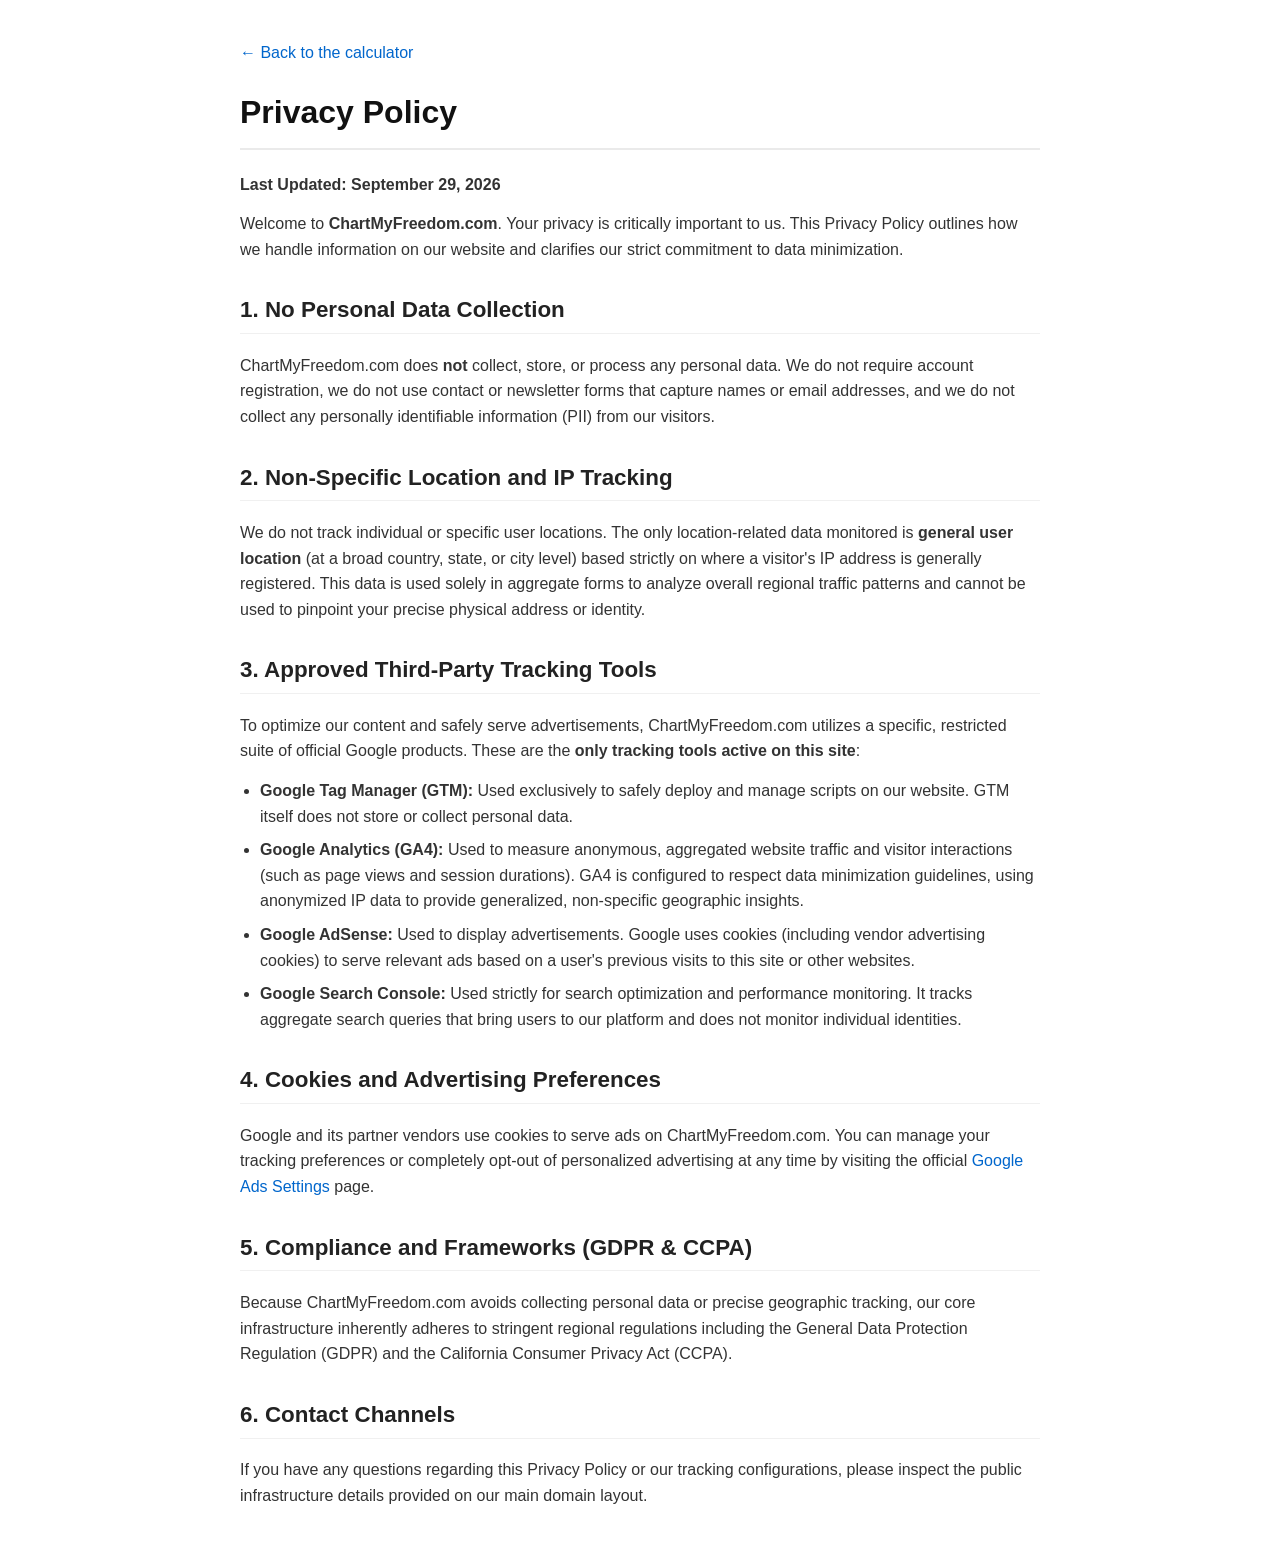
==== wealth/privacy.html @ 36d84b6b "Add privacy policy page and link it from the calculator - wealth/privacy.html: ChartMyFreedom.com pr" ====
<!DOCTYPE html>
<html lang="en">
<head>
    <meta charset="UTF-8">
    <meta name="viewport" content="width=device-width, initial-scale=1.0">
    <title>Privacy Policy - ChartMyFreedom.com</title>
    <style>
        body { font-family: -apple-system, BlinkMacSystemFont, "Segoe UI", Roboto, Helvetica, Arial, sans-serif; line-height: 1.6; max-width: 800px; margin: 40px auto; padding: 0 20px; color: #333; }
        h1 { border-bottom: 2px solid #eaeaea; padding-bottom: 10px; color: #111; font-size: 2em; }
        h2 { margin-top: 30px; color: #222; border-bottom: 1px solid #f0f0f0; padding-bottom: 5px; font-size: 1.4em; }
        p, ul { margin: 14px 0; }
        ul { padding-left: 20px; }
        li { margin-bottom: 8px; }
        a { color: #0066cc; text-decoration: none; }
        a:hover { text-decoration: underline; }
    </style>
</head>
<body>

    <p><a href="index.html">&larr; Back to the calculator</a></p>

    <h1>Privacy Policy</h1>
    <p><strong>Last Updated: September 29, 2026</strong></p>

    <p>Welcome to <strong>ChartMyFreedom.com</strong>. Your privacy is critically important to us. This Privacy Policy outlines how we handle information on our website and clarifies our strict commitment to data minimization.</p>

    <h2>1. No Personal Data Collection</h2>
    <p>ChartMyFreedom.com does <strong>not</strong> collect, store, or process any personal data. We do not require account registration, we do not use contact or newsletter forms that capture names or email addresses, and we do not collect any personally identifiable information (PII) from our visitors.</p>

    <h2>2. Non-Specific Location and IP Tracking</h2>
    <p>We do not track individual or specific user locations. The only location-related data monitored is <strong>general user location</strong> (at a broad country, state, or city level) based strictly on where a visitor's IP address is generally registered. This data is used solely in aggregate forms to analyze overall regional traffic patterns and cannot be used to pinpoint your precise physical address or identity.</p>

    <h2>3. Approved Third-Party Tracking Tools</h2>
    <p>To optimize our content and safely serve advertisements, ChartMyFreedom.com utilizes a specific, restricted suite of official Google products. These are the <strong>only tracking tools active on this site</strong>:</p>
    <ul>
        <li><strong>Google Tag Manager (GTM):</strong> Used exclusively to safely deploy and manage scripts on our website. GTM itself does not store or collect personal data.</li>
        <li><strong>Google Analytics (GA4):</strong> Used to measure anonymous, aggregated website traffic and visitor interactions (such as page views and session durations). GA4 is configured to respect data minimization guidelines, using anonymized IP data to provide generalized, non-specific geographic insights.</li>
        <li><strong>Google AdSense:</strong> Used to display advertisements. Google uses cookies (including vendor advertising cookies) to serve relevant ads based on a user's previous visits to this site or other websites.</li>
        <li><strong>Google Search Console:</strong> Used strictly for search optimization and performance monitoring. It tracks aggregate search queries that bring users to our platform and does not monitor individual identities.</li>
    </ul>

    <h2>4. Cookies and Advertising Preferences</h2>
    <p>Google and its partner vendors use cookies to serve ads on ChartMyFreedom.com. You can manage your tracking preferences or completely opt-out of personalized advertising at any time by visiting the official <a href="https://adssettings.google.com" target="_blank" rel="noopener">Google Ads Settings</a> page.</p>

    <h2>5. Compliance and Frameworks (GDPR &amp; CCPA)</h2>
    <p>Because ChartMyFreedom.com avoids collecting personal data or precise geographic tracking, our core infrastructure inherently adheres to stringent regional regulations including the General Data Protection Regulation (GDPR) and the California Consumer Privacy Act (CCPA).</p>

    <h2>6. Contact Channels</h2>
    <p>If you have any questions regarding this Privacy Policy or our tracking configurations, please inspect the public infrastructure details provided on our main domain layout.</p>

</body>
</html>
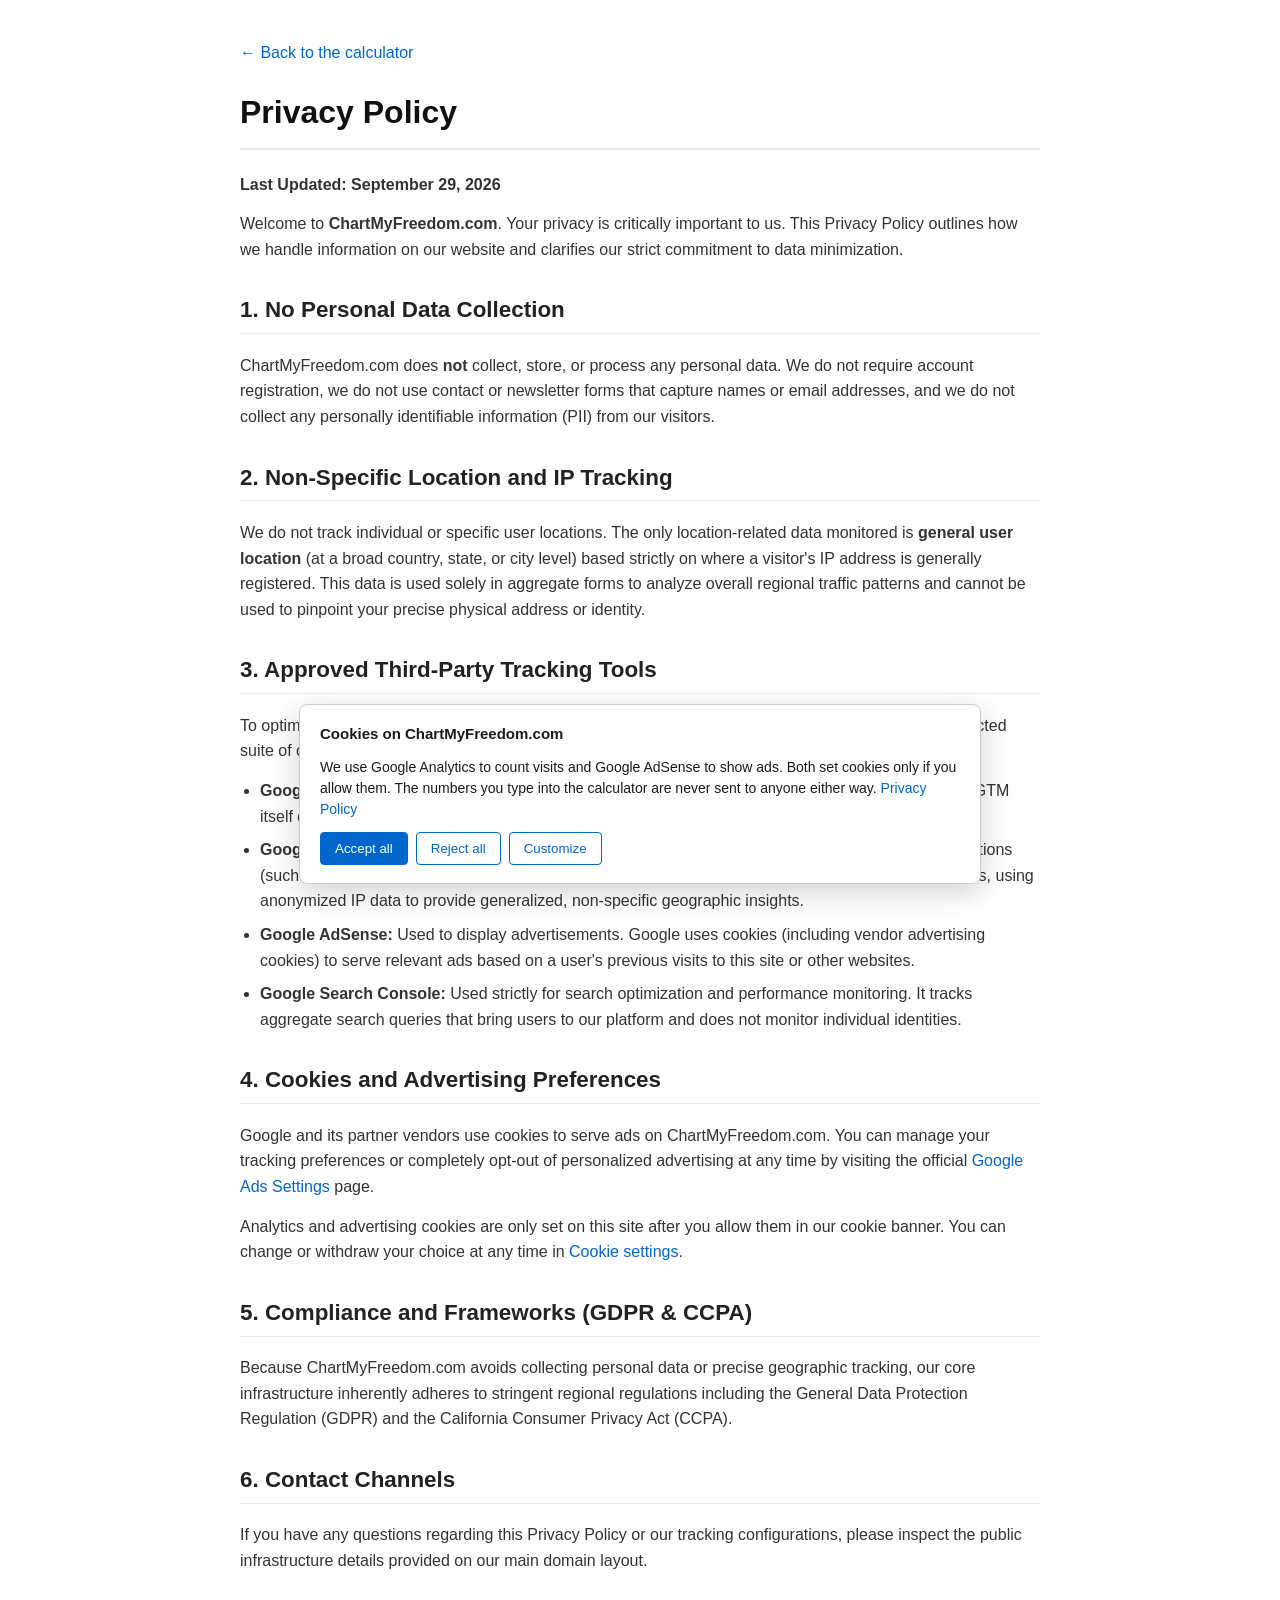
==== commit bac78af2: "Add cookie consent banner with Google Consent Mode v2 - wealth/consent.js loads before GTM/gtag on b" ====
--- a/wealth/privacy.html
+++ b/wealth/privacy.html
@@ -2,6 +2,24 @@
 <html lang="en">
 <head>
     <meta charset="UTF-8">
+<!-- Cookie consent: must load before Google Tag Manager / gtag.js -->
+<script src="consent.js"></script>
+<!-- Google Tag Manager -->
+<script>(function(w,d,s,l,i){w[l]=w[l]||[];w[l].push({'gtm.start':
+new Date().getTime(),event:'gtm.js'});var f=d.getElementsByTagName(s)[0],
+j=d.createElement(s),dl=l!='dataLayer'?'&l='+l:'';j.async=true;j.src=
+'https://www.googletagmanager.com/gtm.js?id='+i+dl;f.parentNode.insertBefore(j,f);
+})(window,document,'script','dataLayer','GTM-5S8W6KMB');</script>
+<!-- End Google Tag Manager -->
+<!-- Google tag (gtag.js) -->
+<script async src="https://www.googletagmanager.com/gtag/js?id=G-N48PR9J9NV"></script>
+<script>
+  window.dataLayer = window.dataLayer || [];
+  function gtag(){dataLayer.push(arguments);}
+  gtag('js', new Date());
+
+  gtag('config', 'G-N48PR9J9NV');
+</script>
     <meta name="viewport" content="width=device-width, initial-scale=1.0">
     <title>Privacy Policy - ChartMyFreedom.com</title>
     <style>
@@ -16,6 +34,10 @@
     </style>
 </head>
 <body>
+<!-- Google Tag Manager (noscript) -->
+<noscript><iframe src="https://www.googletagmanager.com/ns.html?id=GTM-5S8W6KMB"
+height="0" width="0" style="display:none;visibility:hidden"></iframe></noscript>
+<!-- End Google Tag Manager (noscript) -->
 
     <p><a href="index.html">&larr; Back to the calculator</a></p>
 
@@ -41,6 +63,7 @@
 
     <h2>4. Cookies and Advertising Preferences</h2>
     <p>Google and its partner vendors use cookies to serve ads on ChartMyFreedom.com. You can manage your tracking preferences or completely opt-out of personalized advertising at any time by visiting the official <a href="https://adssettings.google.com" target="_blank" rel="noopener">Google Ads Settings</a> page.</p>
+    <p>Analytics and advertising cookies are only set on this site after you allow them in our cookie banner. You can change or withdraw your choice at any time in <a href="#" data-cookie-settings>Cookie settings</a>.</p>
 
     <h2>5. Compliance and Frameworks (GDPR &amp; CCPA)</h2>
     <p>Because ChartMyFreedom.com avoids collecting personal data or precise geographic tracking, our core infrastructure inherently adheres to stringent regional regulations including the General Data Protection Regulation (GDPR) and the California Consumer Privacy Act (CCPA).</p>
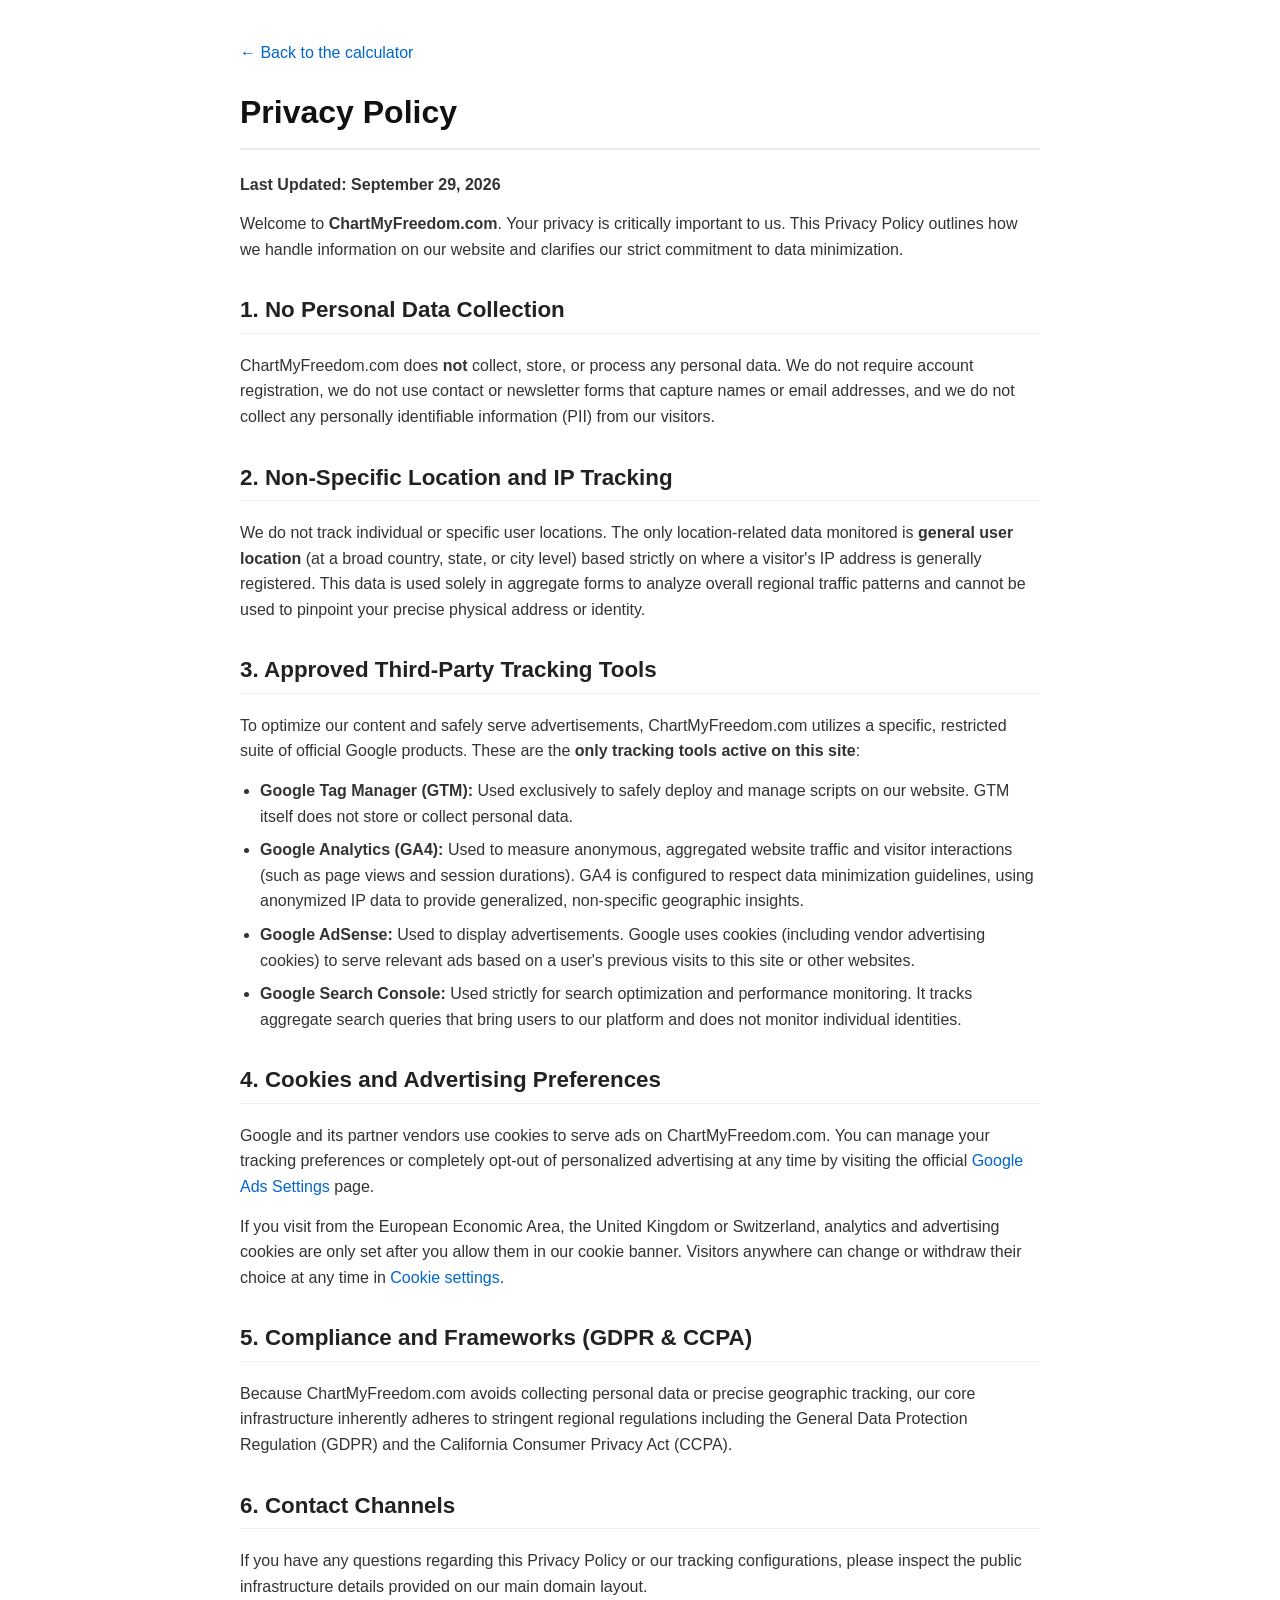
==== commit 5d3acc31: "Restrict cookie blocking to EU/UK visitors; add Cloudflare deploy config - consent.js: Consent Mode " ====
--- a/wealth/privacy.html
+++ b/wealth/privacy.html
@@ -63,7 +63,7 @@
 
     <h2>4. Cookies and Advertising Preferences</h2>
     <p>Google and its partner vendors use cookies to serve ads on ChartMyFreedom.com. You can manage your tracking preferences or completely opt-out of personalized advertising at any time by visiting the official <a href="https://adssettings.google.com" target="_blank" rel="noopener">Google Ads Settings</a> page.</p>
-    <p>Analytics and advertising cookies are only set on this site after you allow them in our cookie banner. You can change or withdraw your choice at any time in <a href="#" data-cookie-settings>Cookie settings</a>.</p>
+    <p>If you visit from the European Economic Area, the United Kingdom or Switzerland, analytics and advertising cookies are only set after you allow them in our cookie banner. Visitors anywhere can change or withdraw their choice at any time in <a href="#" data-cookie-settings>Cookie settings</a>.</p>
 
     <h2>5. Compliance and Frameworks (GDPR &amp; CCPA)</h2>
     <p>Because ChartMyFreedom.com avoids collecting personal data or precise geographic tracking, our core infrastructure inherently adheres to stringent regional regulations including the General Data Protection Regulation (GDPR) and the California Consumer Privacy Act (CCPA).</p>
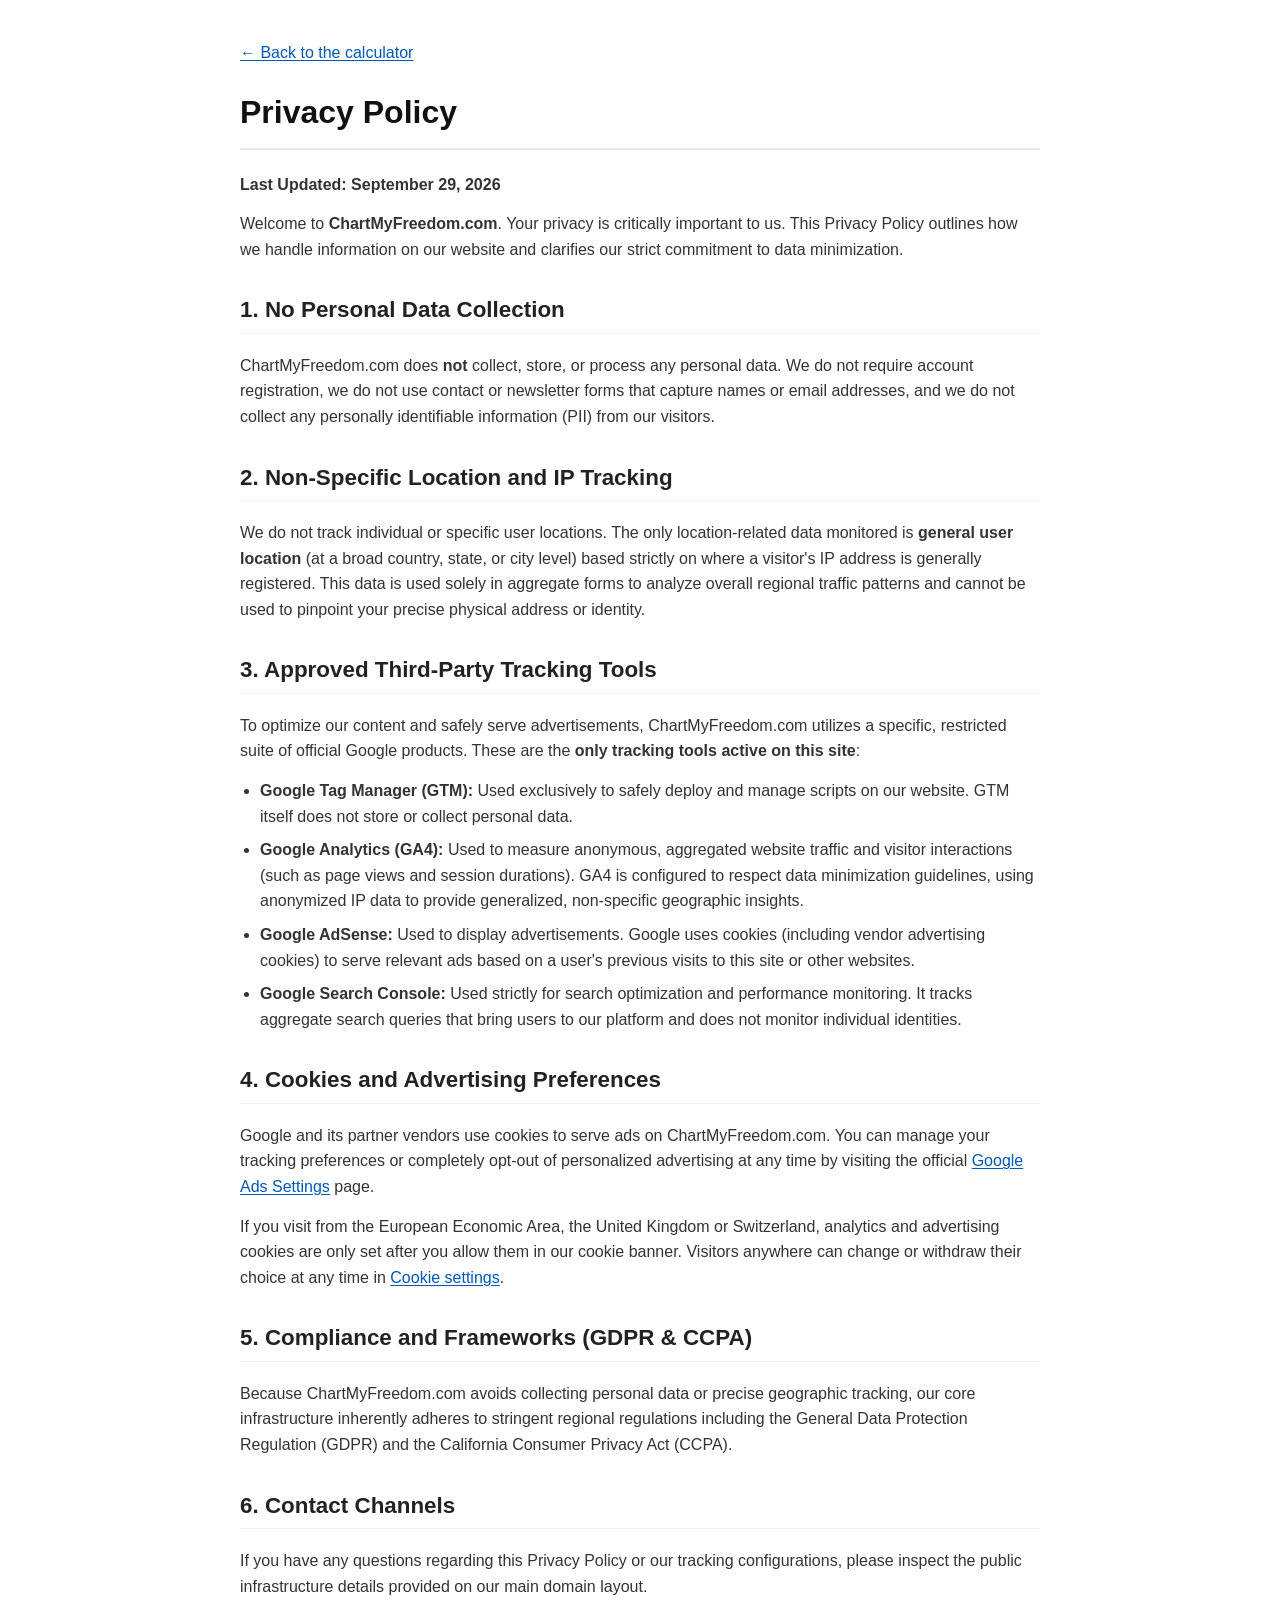
==== commit 286caffa: "Larger type, WCAG 2.2 AA fixes, and E-E-A-T methodology section Type - Base text 15px -> 17px and ev" ====
--- a/wealth/privacy.html
+++ b/wealth/privacy.html
@@ -11,6 +11,10 @@
 'https://www.googletagmanager.com/gtm.js?id='+i+dl;f.parentNode.insertBefore(j,f);
 })(window,document,'script','dataLayer','GTM-5S8W6KMB');</script>
 <!-- End Google Tag Manager -->
+<!-- Google AdSense -->
+<script async src="https://pagead2.googlesyndication.com/pagead/js/adsbygoogle.js?client=ca-pub-5441763296362900"
+     crossorigin="anonymous"></script>
+<!-- End Google AdSense -->
 <!-- Google tag (gtag.js) -->
 <script async src="https://www.googletagmanager.com/gtag/js?id=G-N48PR9J9NV"></script>
 <script>
@@ -29,8 +33,9 @@
         p, ul { margin: 14px 0; }
         ul { padding-left: 20px; }
         li { margin-bottom: 8px; }
-        a { color: #0066cc; text-decoration: none; }
-        a:hover { text-decoration: underline; }
+        a { color: #0059b3; text-decoration: underline; text-underline-offset: 2px; }
+        a:hover { text-decoration-thickness: 2px; }
+        a:focus-visible { outline: 2px solid #0059b3; outline-offset: 2px; }
     </style>
 </head>
 <body>
@@ -39,7 +44,9 @@
 height="0" width="0" style="display:none;visibility:hidden"></iframe></noscript>
 <!-- End Google Tag Manager (noscript) -->
 
-    <p><a href="index.html">&larr; Back to the calculator</a></p>
+    <nav aria-label="Site"><p><a href="index.html">&larr; Back to the calculator</a></p></nav>
+
+    <main>
 
     <h1>Privacy Policy</h1>
     <p><strong>Last Updated: September 29, 2026</strong></p>
@@ -71,5 +78,6 @@
     <h2>6. Contact Channels</h2>
     <p>If you have any questions regarding this Privacy Policy or our tracking configurations, please inspect the public infrastructure details provided on our main domain layout.</p>
 
+    </main>
 </body>
 </html>
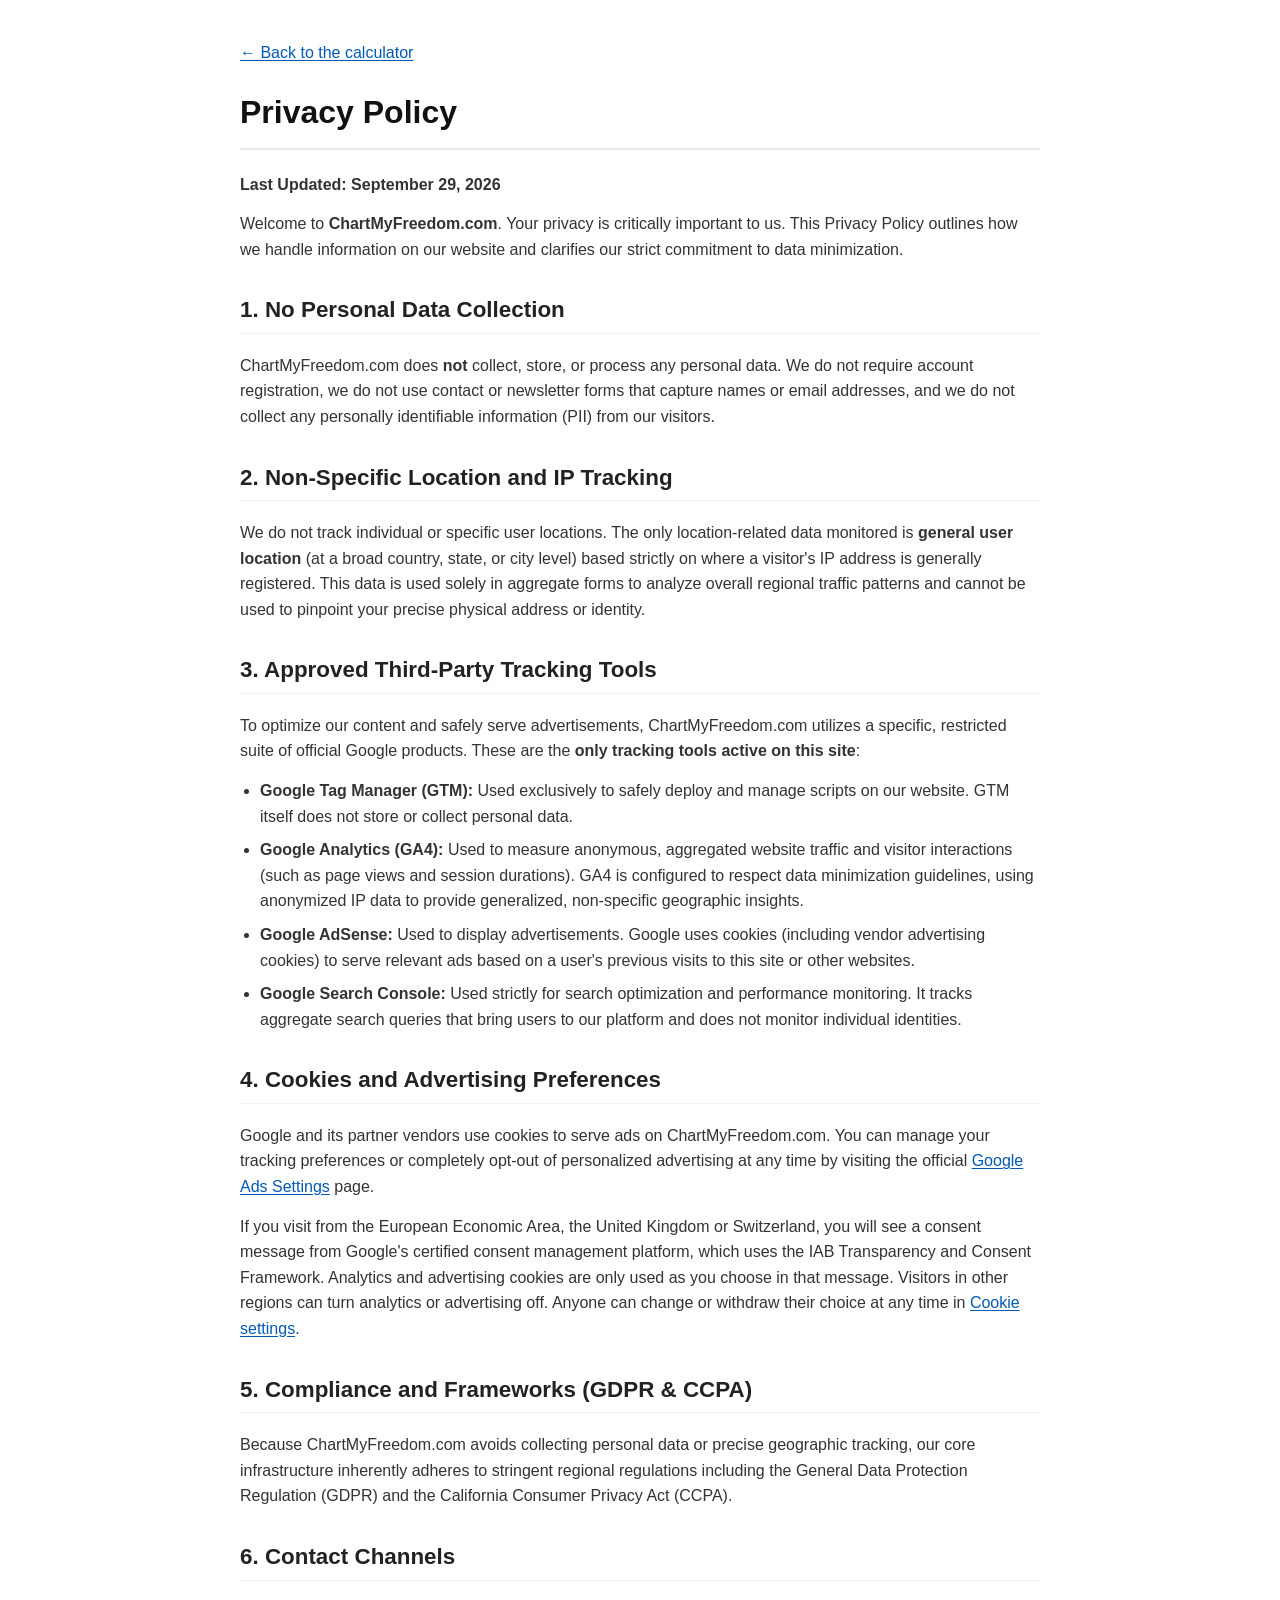
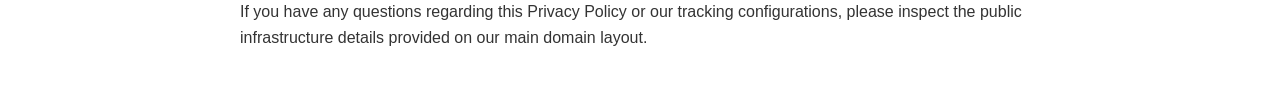
==== commit 9e3e1dc2: "Use Google's certified CMP for EEA/UK/CH consent (AdSense requirement) AdSense requires a Google-cer" ====
--- a/wealth/privacy.html
+++ b/wealth/privacy.html
@@ -70,7 +70,7 @@
 
     <h2>4. Cookies and Advertising Preferences</h2>
     <p>Google and its partner vendors use cookies to serve ads on ChartMyFreedom.com. You can manage your tracking preferences or completely opt-out of personalized advertising at any time by visiting the official <a href="https://adssettings.google.com" target="_blank" rel="noopener">Google Ads Settings</a> page.</p>
-    <p>If you visit from the European Economic Area, the United Kingdom or Switzerland, analytics and advertising cookies are only set after you allow them in our cookie banner. Visitors anywhere can change or withdraw their choice at any time in <a href="#" data-cookie-settings>Cookie settings</a>.</p>
+    <p>If you visit from the European Economic Area, the United Kingdom or Switzerland, you will see a consent message from Google's certified consent management platform, which uses the IAB Transparency and Consent Framework. Analytics and advertising cookies are only used as you choose in that message. Visitors in other regions can turn analytics or advertising off. Anyone can change or withdraw their choice at any time in <a href="#" data-cookie-settings>Cookie settings</a>.</p>
 
     <h2>5. Compliance and Frameworks (GDPR &amp; CCPA)</h2>
     <p>Because ChartMyFreedom.com avoids collecting personal data or precise geographic tracking, our core infrastructure inherently adheres to stringent regional regulations including the General Data Protection Regulation (GDPR) and the California Consumer Privacy Act (CCPA).</p>
